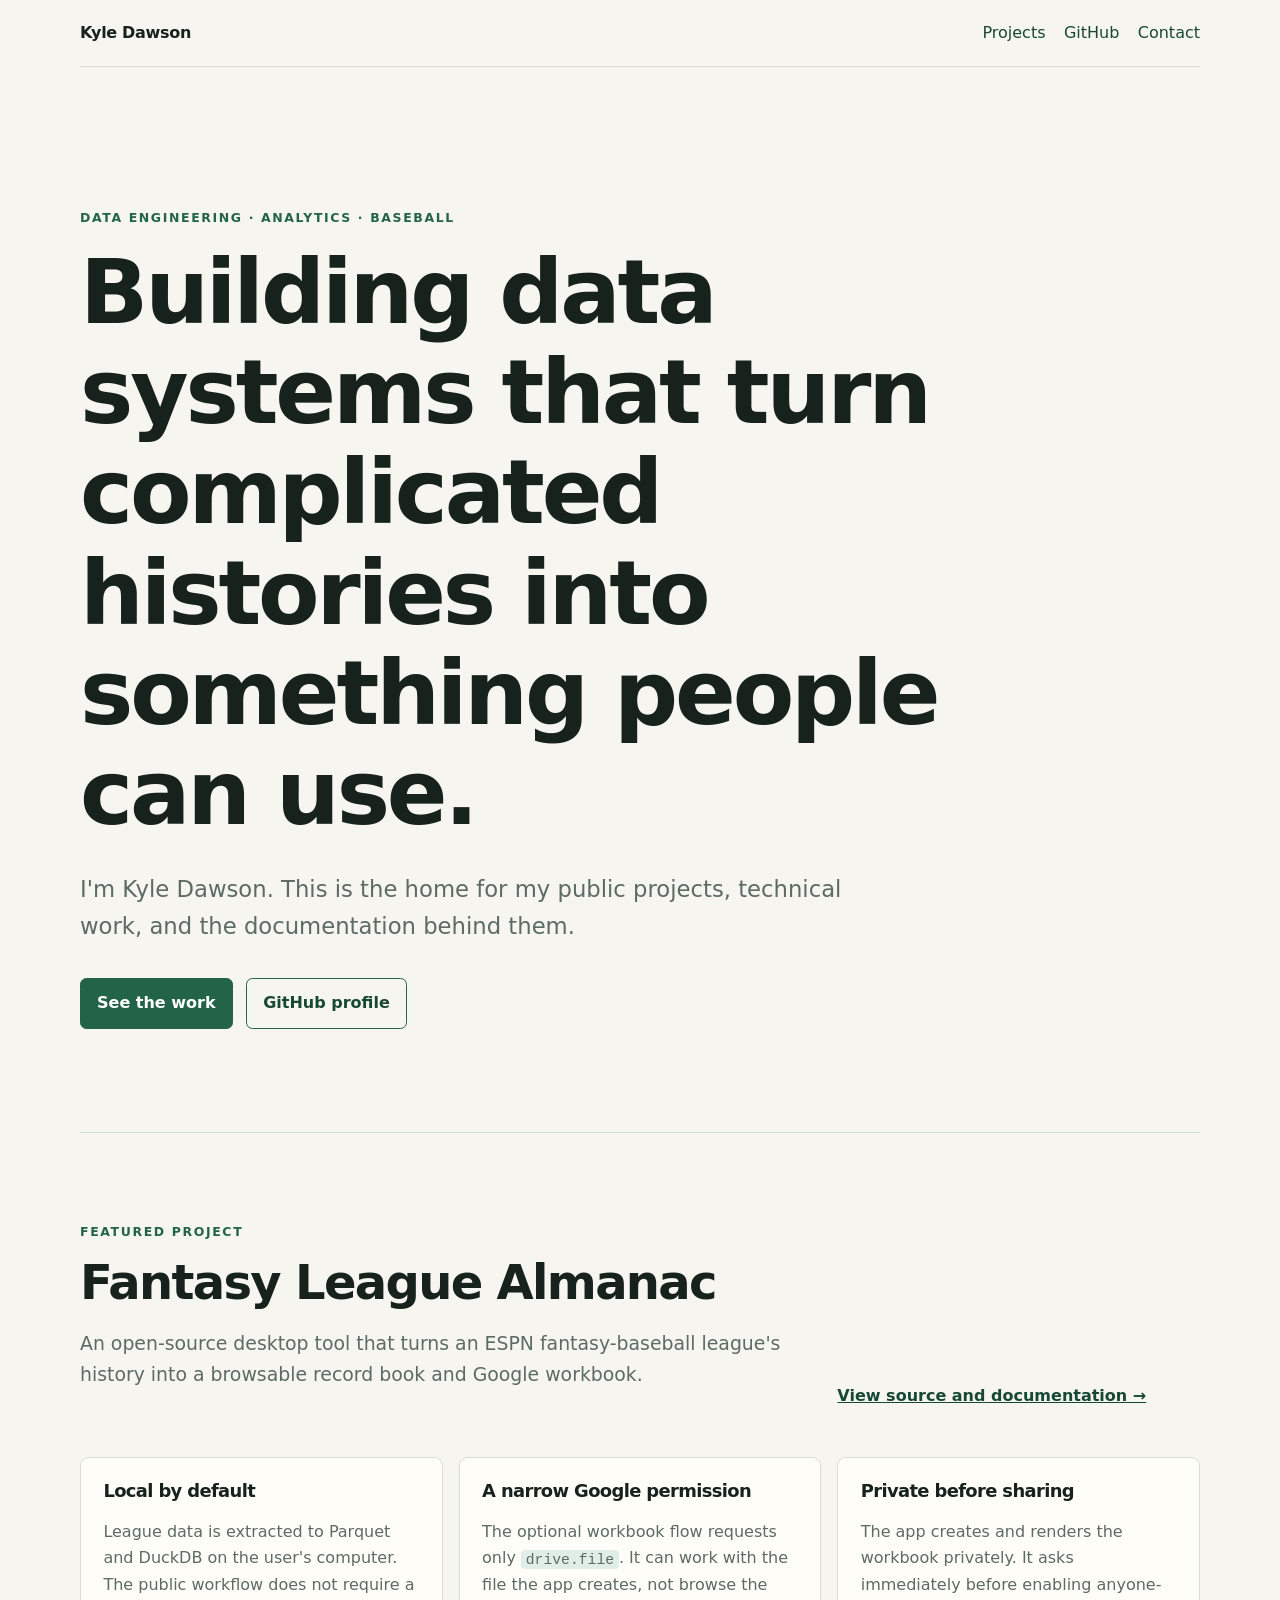
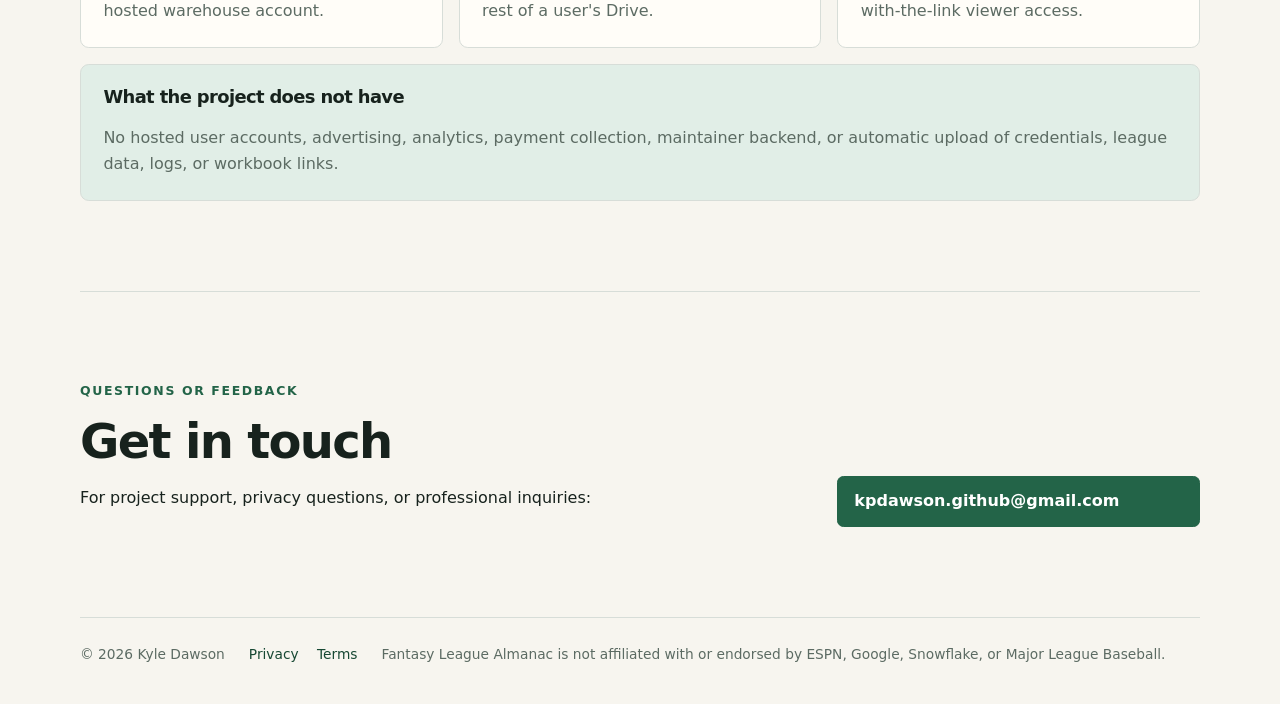
==== index.html @ d0e617d4 "Launch the personal site and Almanac policy pages" ====
<!doctype html>
<html lang="en">
<head>
  <meta charset="utf-8">
  <meta name="viewport" content="width=device-width, initial-scale=1">
  <title>Kyle Dawson | Data projects and Fantasy League Almanac</title>
  <meta name="description" content="Kyle Dawson's personal site and the home of Fantasy League Almanac, an open-source tool for exploring ESPN fantasy-baseball history.">
  <link rel="canonical" href="https://kpdawson.com/">
  <link rel="stylesheet" href="/assets/styles.css">
</head>
<body>
  <header class="site-header">
    <a class="wordmark" href="/">Kyle Dawson</a>
    <nav aria-label="Primary navigation">
      <a href="#projects">Projects</a>
      <a href="https://github.com/KyleDawson24">GitHub</a>
      <a href="mailto:kpdawson.github@gmail.com">Contact</a>
    </nav>
  </header>

  <main>
    <section class="hero">
      <p class="eyebrow">Data engineering · analytics · baseball</p>
      <h1>Building data systems that turn complicated histories into something people can use.</h1>
      <p class="lede">I'm Kyle Dawson. This is the home for my public projects, technical work, and the documentation behind them.</p>
      <div class="actions">
        <a class="button primary" href="#projects">See the work</a>
        <a class="button secondary" href="https://github.com/KyleDawson24">GitHub profile</a>
      </div>
    </section>

    <section id="projects" class="section">
      <p class="eyebrow">Featured project</p>
      <div class="project-card">
        <div>
          <h2>Fantasy League Almanac</h2>
          <p class="project-summary">An open-source desktop tool that turns an ESPN fantasy-baseball league's history into a browsable record book and Google workbook.</p>
        </div>
        <a class="text-link" href="https://github.com/KyleDawson24/fantasy-league-almanac">View source and documentation →</a>
      </div>

      <div class="feature-grid">
        <article>
          <h3>Local by default</h3>
          <p>League data is extracted to Parquet and DuckDB on the user's computer. The public workflow does not require a hosted warehouse account.</p>
        </article>
        <article>
          <h3>A narrow Google permission</h3>
          <p>The optional workbook flow requests only <code>drive.file</code>. It can work with the file the app creates, not browse the rest of a user's Drive.</p>
        </article>
        <article>
          <h3>Private before sharing</h3>
          <p>The app creates and renders the workbook privately. It asks immediately before enabling anyone-with-the-link viewer access.</p>
        </article>
      </div>

      <div class="notice">
        <h3>What the project does not have</h3>
        <p>No hosted user accounts, advertising, analytics, payment collection, maintainer backend, or automatic upload of credentials, league data, logs, or workbook links.</p>
      </div>
    </section>

    <section class="section contact-card">
      <div>
        <p class="eyebrow">Questions or feedback</p>
        <h2>Get in touch</h2>
        <p>For project support, privacy questions, or professional inquiries:</p>
      </div>
      <a class="button primary" href="mailto:kpdawson.github@gmail.com">kpdawson.github@gmail.com</a>
    </section>
  </main>

  <footer>
    <span>© 2026 Kyle Dawson</span>
    <span class="footer-links">
      <a href="/privacy/">Privacy</a>
      <a href="/terms/">Terms</a>
    </span>
    <span>Fantasy League Almanac is not affiliated with or endorsed by ESPN, Google, Snowflake, or Major League Baseball.</span>
  </footer>
</body>
</html>
---- assets/styles.css ----
:root {
  color-scheme: light;
  --ink: #17221d;
  --muted: #5c6b63;
  --paper: #f7f5ef;
  --surface: #fffdf8;
  --line: #d7ddd8;
  --accent: #236448;
  --accent-dark: #174833;
  --accent-soft: #e1eee7;
  --max: 70rem;
}

* { box-sizing: border-box; }

html { scroll-behavior: smooth; }

body {
  margin: 0;
  background: var(--paper);
  color: var(--ink);
  font-family: Inter, ui-sans-serif, system-ui, -apple-system, BlinkMacSystemFont, "Segoe UI", sans-serif;
  font-size: 1rem;
  line-height: 1.65;
}

a { color: var(--accent-dark); }
a:hover { color: var(--accent); }

.site-header {
  width: min(calc(100% - 2rem), var(--max));
  margin: 0 auto;
  padding: 1.25rem 0;
  display: flex;
  justify-content: space-between;
  align-items: center;
  gap: 1rem;
  border-bottom: 1px solid var(--line);
}

.wordmark {
  color: var(--ink);
  font-weight: 800;
  letter-spacing: -0.02em;
  text-decoration: none;
}

nav, .footer-links {
  display: flex;
  flex-wrap: wrap;
  gap: 1.15rem;
}

nav a, .footer-links a { text-decoration: none; }

main {
  width: min(calc(100% - 2rem), var(--max));
  margin: 0 auto;
}

.hero {
  padding: clamp(5rem, 11vw, 9rem) 0 clamp(4rem, 8vw, 7rem);
  max-width: 58rem;
}

.eyebrow {
  margin: 0 0 0.8rem;
  color: var(--accent);
  font-size: 0.78rem;
  font-weight: 800;
  letter-spacing: 0.13em;
  text-transform: uppercase;
}

h1, h2, h3 {
  line-height: 1.12;
  letter-spacing: -0.035em;
}

h1 {
  max-width: 58rem;
  margin: 0;
  font-size: clamp(2.6rem, 7vw, 5.8rem);
}

h2 { font-size: clamp(1.8rem, 4vw, 3rem); }
h3 { font-size: 1.12rem; }

.lede {
  max-width: 48rem;
  margin: 1.7rem 0 0;
  color: var(--muted);
  font-size: clamp(1.12rem, 2.2vw, 1.42rem);
}

.actions {
  display: flex;
  flex-wrap: wrap;
  gap: 0.85rem;
  margin-top: 2rem;
}

.button {
  display: inline-block;
  padding: 0.72rem 1rem;
  border: 1px solid var(--accent);
  border-radius: 0.4rem;
  font-weight: 700;
  text-decoration: none;
}

.button.primary { background: var(--accent); color: white; }
.button.primary:hover { background: var(--accent-dark); }
.button.secondary { background: transparent; }

.section {
  padding: clamp(3.5rem, 7vw, 6rem) 0;
  border-top: 1px solid var(--line);
}

.project-card, .contact-card {
  display: grid;
  grid-template-columns: minmax(0, 2fr) minmax(12rem, 1fr);
  align-items: end;
  gap: 2rem;
}

.project-card h2, .contact-card h2 { margin: 0; }
.project-summary { max-width: 48rem; color: var(--muted); font-size: 1.18rem; }
.text-link { font-weight: 750; }

.feature-grid {
  display: grid;
  grid-template-columns: repeat(3, minmax(0, 1fr));
  gap: 1rem;
  margin-top: 3rem;
}

.feature-grid article, .notice {
  padding: 1.4rem;
  background: var(--surface);
  border: 1px solid var(--line);
  border-radius: 0.55rem;
}

.feature-grid h3, .notice h3 { margin-top: 0; }
.feature-grid p, .notice p { margin-bottom: 0; color: var(--muted); }
.notice { margin-top: 1rem; background: var(--accent-soft); }

.policy {
  max-width: 50rem;
  padding: clamp(4rem, 9vw, 7rem) 0;
}

.policy h1 { font-size: clamp(2.5rem, 6vw, 4.8rem); }
.policy h2 { margin-top: 2.8rem; font-size: 1.55rem; }
.effective { margin: 1rem 0 2.5rem; color: var(--muted); font-weight: 650; }
.legal-emphasis { font-size: 0.94rem; font-weight: 750; }

code {
  padding: 0.1rem 0.3rem;
  background: var(--accent-soft);
  border-radius: 0.25rem;
  font-size: 0.92em;
}

footer {
  width: min(calc(100% - 2rem), var(--max));
  margin: 0 auto;
  padding: 1.6rem 0 2.4rem;
  display: grid;
  grid-template-columns: auto auto 1fr;
  gap: 1.5rem;
  color: var(--muted);
  border-top: 1px solid var(--line);
  font-size: 0.86rem;
}

@media (max-width: 760px) {
  .site-header { align-items: flex-start; }
  .site-header nav { justify-content: flex-end; }
  .project-card, .contact-card, .feature-grid, footer { grid-template-columns: 1fr; }
  .contact-card { align-items: start; }
}
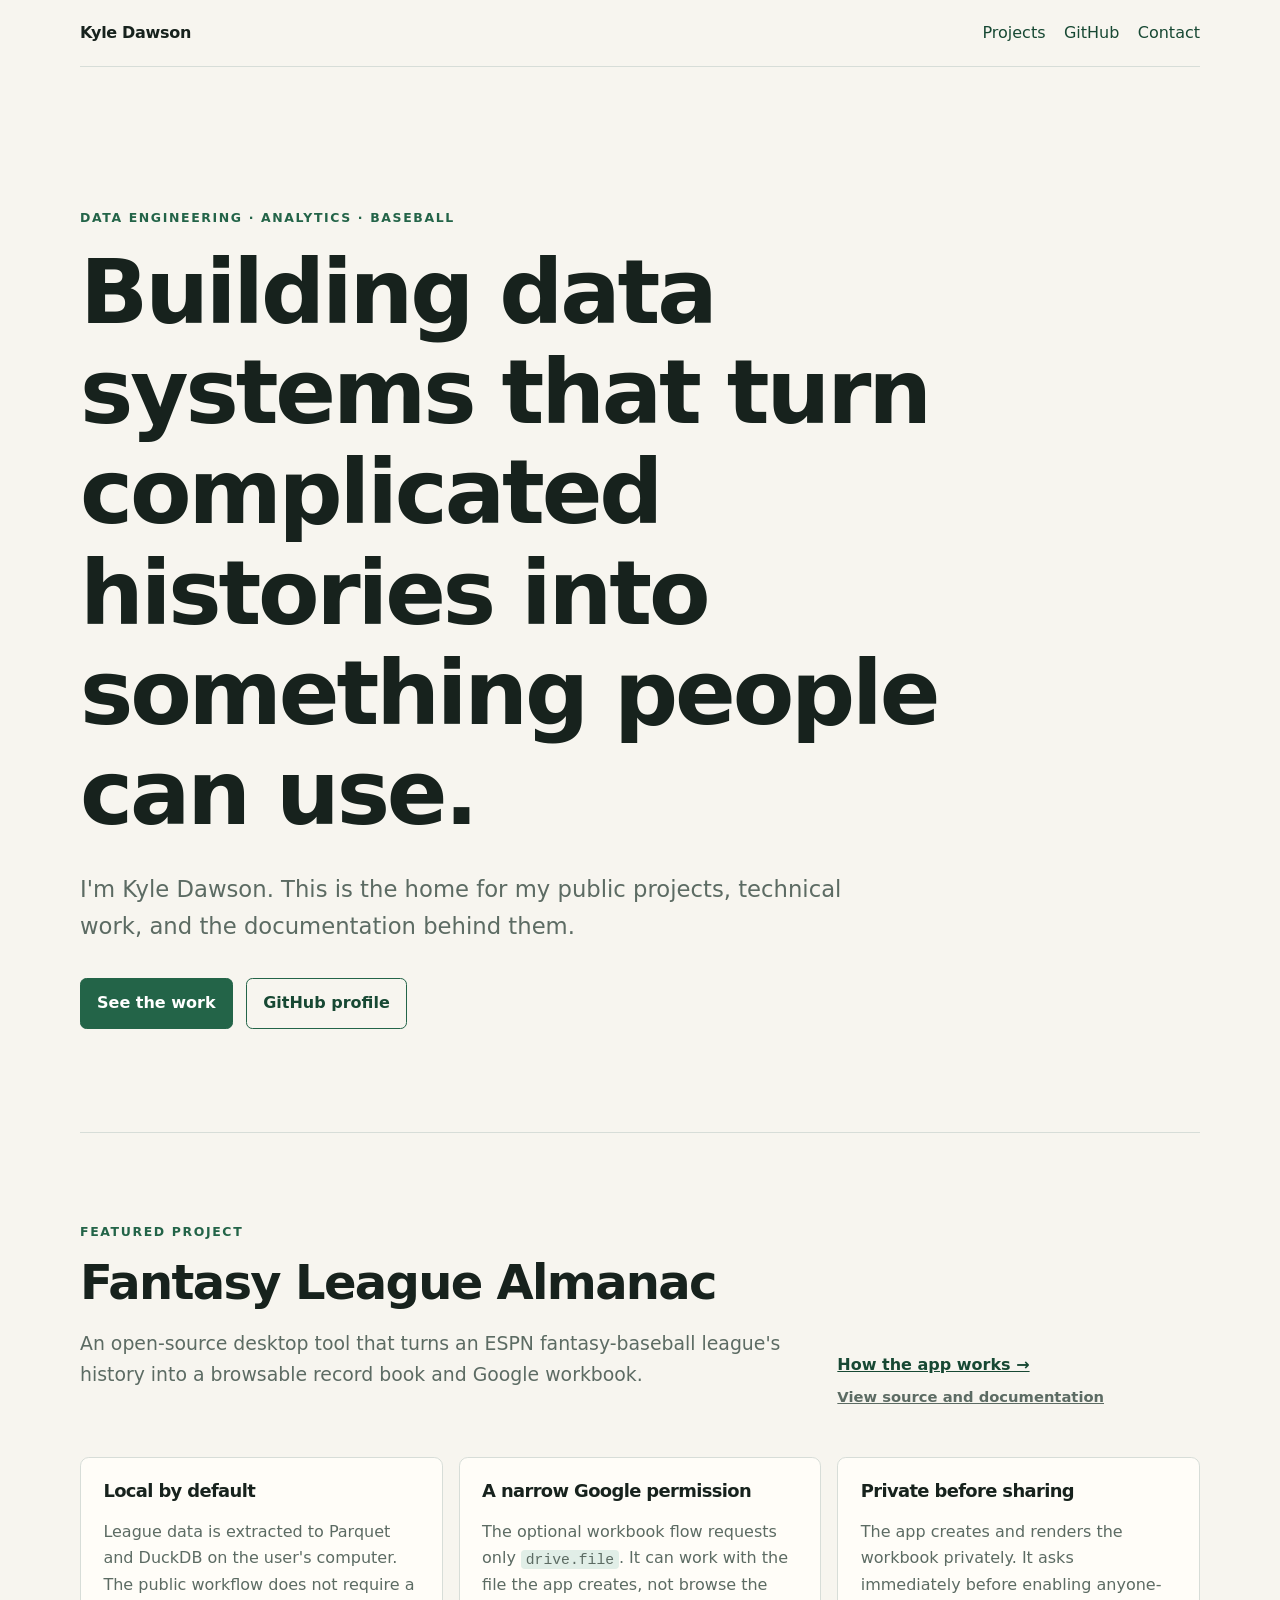
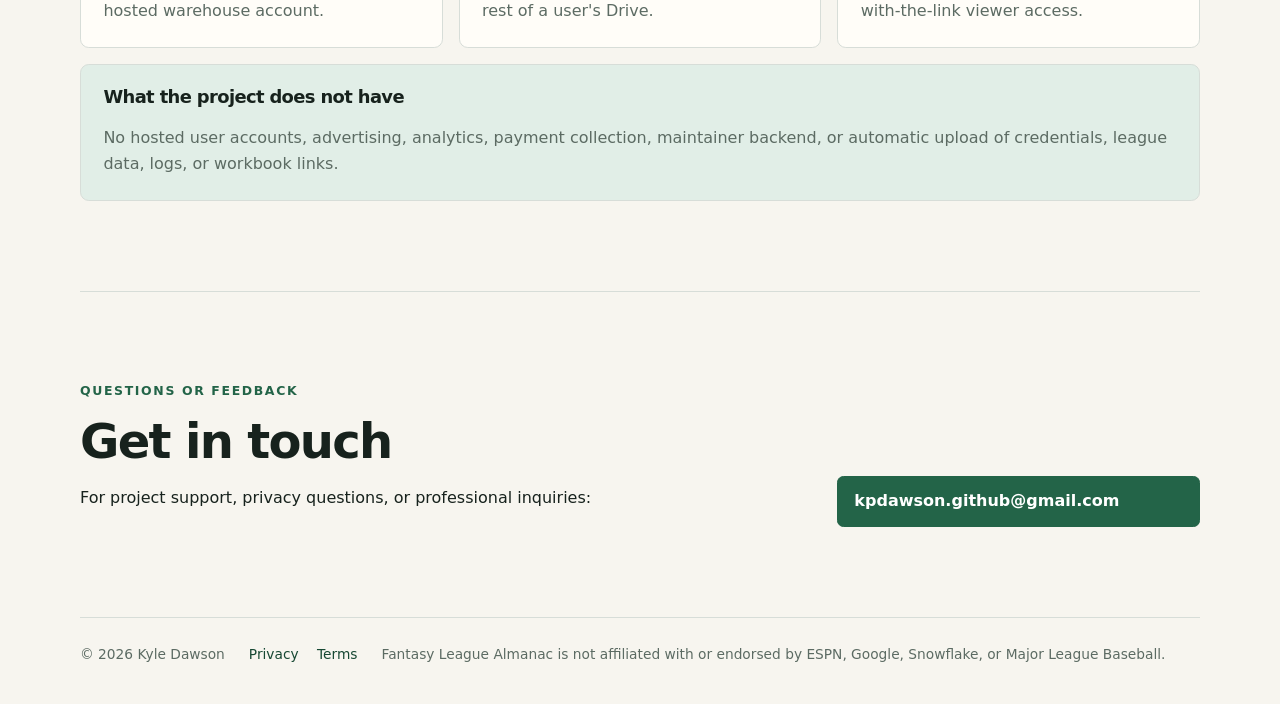
==== commit 5925cc01: "Add a dedicated Fantasy League Almanac homepage" ====
--- a/index.html
+++ b/index.html
@@ -36,7 +36,10 @@
           <h2>Fantasy League Almanac</h2>
           <p class="project-summary">An open-source desktop tool that turns an ESPN fantasy-baseball league's history into a browsable record book and Google workbook.</p>
         </div>
-        <a class="text-link" href="https://github.com/KyleDawson24/fantasy-league-almanac">View source and documentation →</a>
+        <div class="project-links">
+          <a class="text-link" href="/fantasy-league-almanac/">How the app works →</a>
+          <a class="text-link secondary-link" href="https://github.com/KyleDawson24/fantasy-league-almanac">View source and documentation</a>
+        </div>
       </div>
 
       <div class="feature-grid">
--- a/assets/styles.css
+++ b/assets/styles.css
@@ -128,6 +128,8 @@
 .project-card h2, .contact-card h2 { margin: 0; }
 .project-summary { max-width: 48rem; color: var(--muted); font-size: 1.18rem; }
 .text-link { font-weight: 750; }
+.project-links { display: grid; gap: 0.45rem; }
+.secondary-link { color: var(--muted); font-size: 0.92rem; font-weight: 650; }
 
 .feature-grid {
   display: grid;
@@ -147,6 +149,82 @@
 .feature-grid p, .notice p { margin-bottom: 0; color: var(--muted); }
 .notice { margin-top: 1rem; background: var(--accent-soft); }
 
+.app-hero {
+  padding: clamp(4.5rem, 9vw, 7.5rem) 0 clamp(3rem, 6vw, 5rem);
+  max-width: 60rem;
+}
+
+.app-hero h1 { font-size: clamp(2.7rem, 7vw, 5.4rem); }
+
+.app-section {
+  padding: clamp(3rem, 6vw, 5rem) 0;
+  border-top: 1px solid var(--line);
+}
+
+.app-section > h2 {
+  max-width: 45rem;
+  margin: 0 0 1.2rem;
+}
+
+.section-intro {
+  max-width: 48rem;
+  margin: 0 0 2rem;
+  color: var(--muted);
+  font-size: 1.12rem;
+}
+
+.step-grid, .boundary-grid {
+  display: grid;
+  grid-template-columns: repeat(3, minmax(0, 1fr));
+  gap: 1rem;
+}
+
+.step, .boundary {
+  padding: 1.4rem;
+  background: var(--surface);
+  border: 1px solid var(--line);
+  border-radius: 0.55rem;
+}
+
+.step-number {
+  display: inline-grid;
+  width: 2rem;
+  height: 2rem;
+  margin-bottom: 1rem;
+  place-items: center;
+  border-radius: 999px;
+  background: var(--accent-soft);
+  color: var(--accent-dark);
+  font-weight: 800;
+}
+
+.step h3, .boundary h3 { margin: 0 0 0.6rem; }
+.step p, .boundary p { margin: 0; color: var(--muted); }
+
+.permission-card {
+  display: grid;
+  grid-template-columns: minmax(0, 1.35fr) minmax(16rem, 0.65fr);
+  gap: 2rem;
+  padding: clamp(1.5rem, 4vw, 2.5rem);
+  background: var(--accent-soft);
+  border: 1px solid var(--line);
+  border-radius: 0.7rem;
+}
+
+.permission-card h2 { margin-top: 0; }
+.permission-card ul { margin: 0; padding-left: 1.25rem; }
+.permission-card li + li { margin-top: 0.65rem; }
+
+.app-cta {
+  display: grid;
+  grid-template-columns: minmax(0, 1.5fr) minmax(14rem, 0.5fr);
+  align-items: center;
+  gap: 2rem;
+}
+
+.app-cta h2 { margin: 0; }
+.app-cta p { color: var(--muted); }
+
 .policy {
   max-width: 50rem;
   padding: clamp(4rem, 9vw, 7rem) 0;
@@ -179,6 +257,7 @@
 @media (max-width: 760px) {
   .site-header { align-items: flex-start; }
   .site-header nav { justify-content: flex-end; }
-  .project-card, .contact-card, .feature-grid, footer { grid-template-columns: 1fr; }
+  .project-card, .contact-card, .feature-grid, .step-grid, .boundary-grid,
+  .permission-card, .app-cta, footer { grid-template-columns: 1fr; }
   .contact-card { align-items: start; }
 }
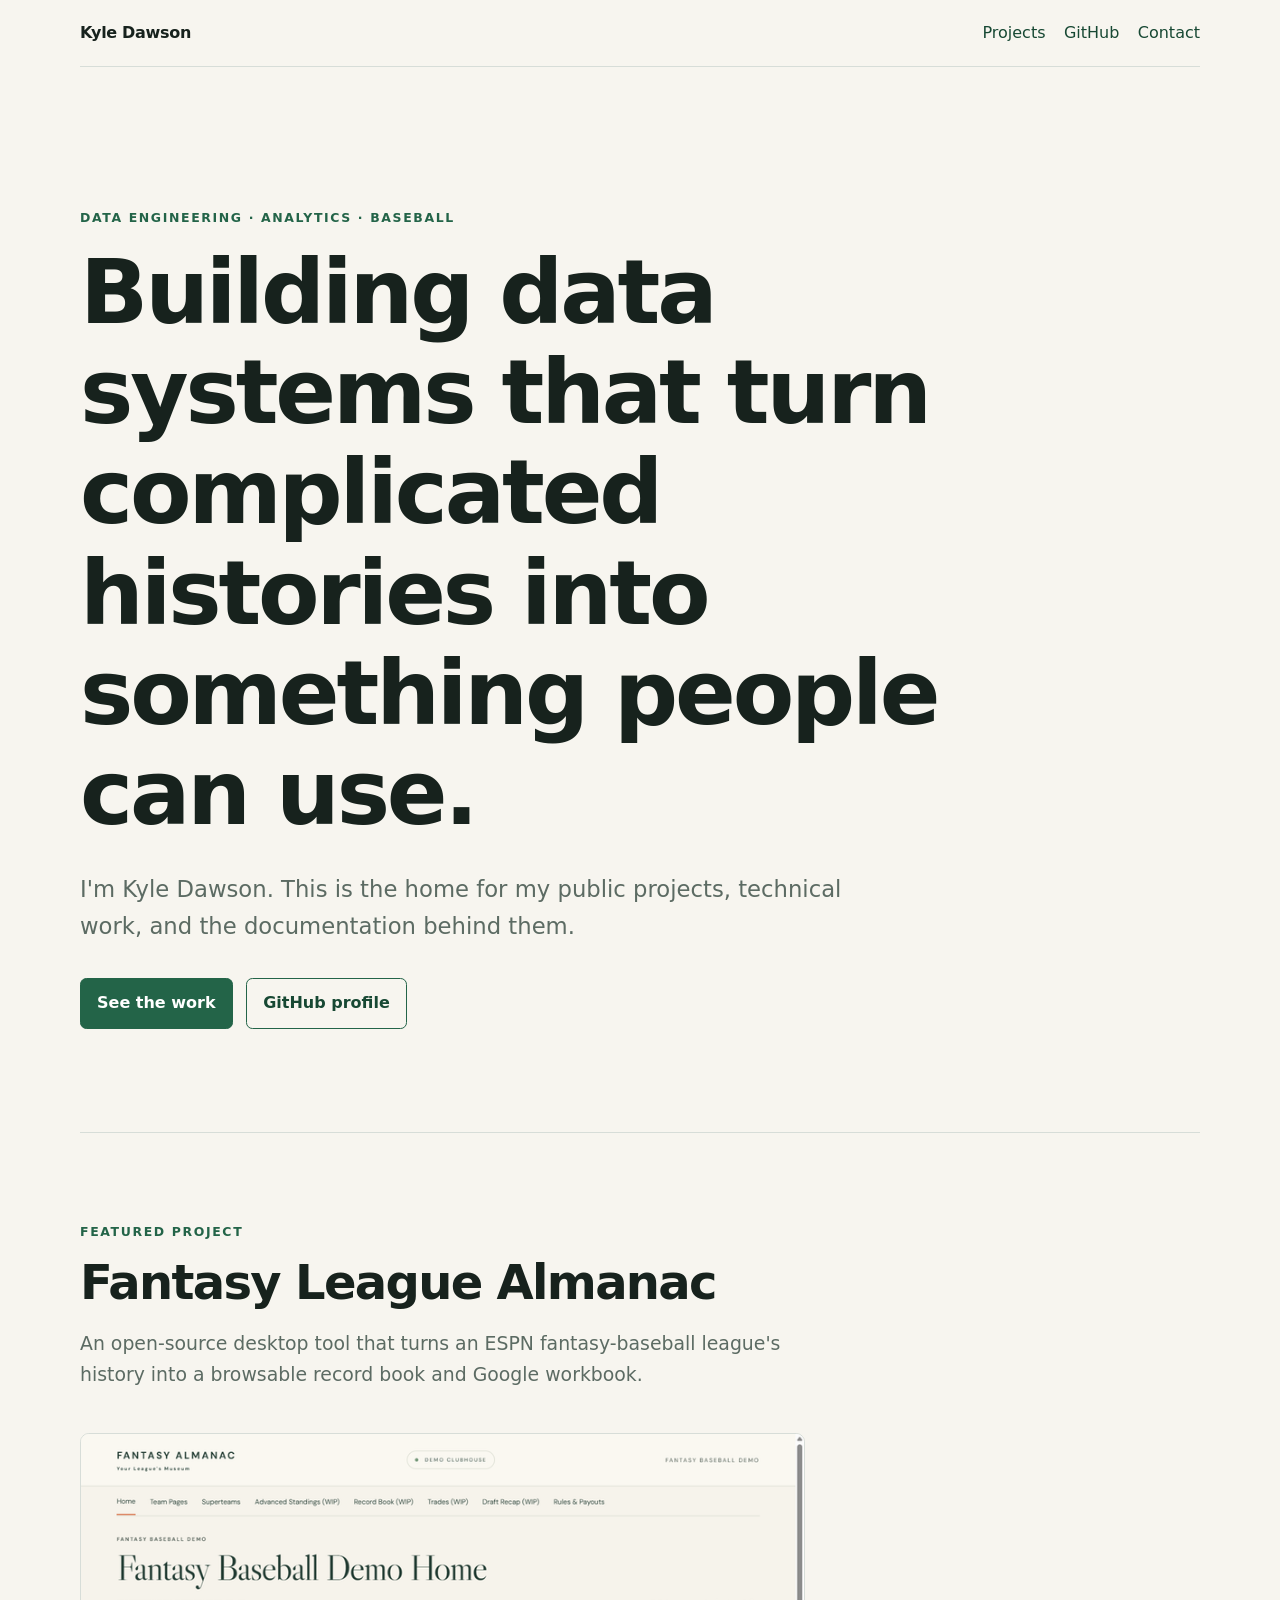
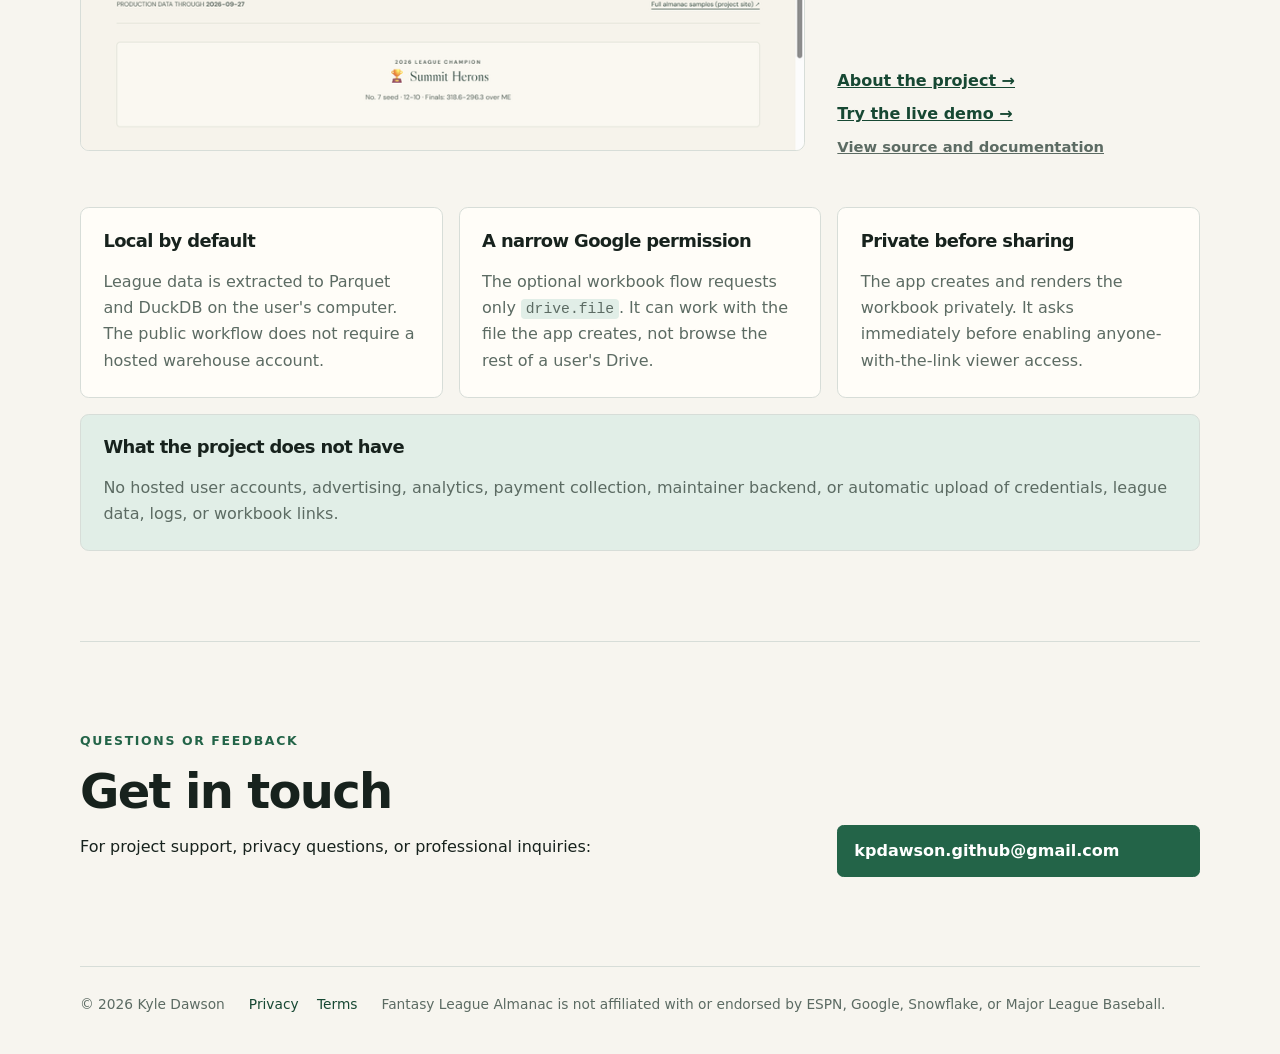
==== commit 13c657a6: "Portfolio card to the project page; buns-consented lane = neutral inventory (MLB-329) Portfolio card" ====
--- a/index.html
+++ b/index.html
@@ -35,9 +35,11 @@
         <div>
           <h2>Fantasy League Almanac</h2>
           <p class="project-summary">An open-source desktop tool that turns an ESPN fantasy-baseball league's history into a browsable record book and Google workbook.</p>
+          <img src="/assets/demo-home.png" alt="Fantasy League Almanac demo dashboard showing the 2026 season champion block and league home page" class="project-screenshot" width="800" height="349" loading="lazy">
         </div>
         <div class="project-links">
-          <a class="text-link" href="/fantasy-league-almanac/">How the app works →</a>
+          <a class="text-link" href="/fantasy-league-almanac/">About the project →</a>
+          <a class="text-link" href="/almanac/demo/">Try the live demo →</a>
           <a class="text-link secondary-link" href="https://github.com/KyleDawson24/fantasy-league-almanac">View source and documentation</a>
         </div>
       </div>
--- a/assets/styles.css
+++ b/assets/styles.css
@@ -130,6 +130,7 @@
 .text-link { font-weight: 750; }
 .project-links { display: grid; gap: 0.45rem; }
 .secondary-link { color: var(--muted); font-size: 0.92rem; font-weight: 650; }
+.project-screenshot { width: 100%; max-width: 48rem; height: auto; margin-top: 1.5rem; border: 1px solid var(--line); border-radius: 0.55rem; }
 
 .feature-grid {
   display: grid;
